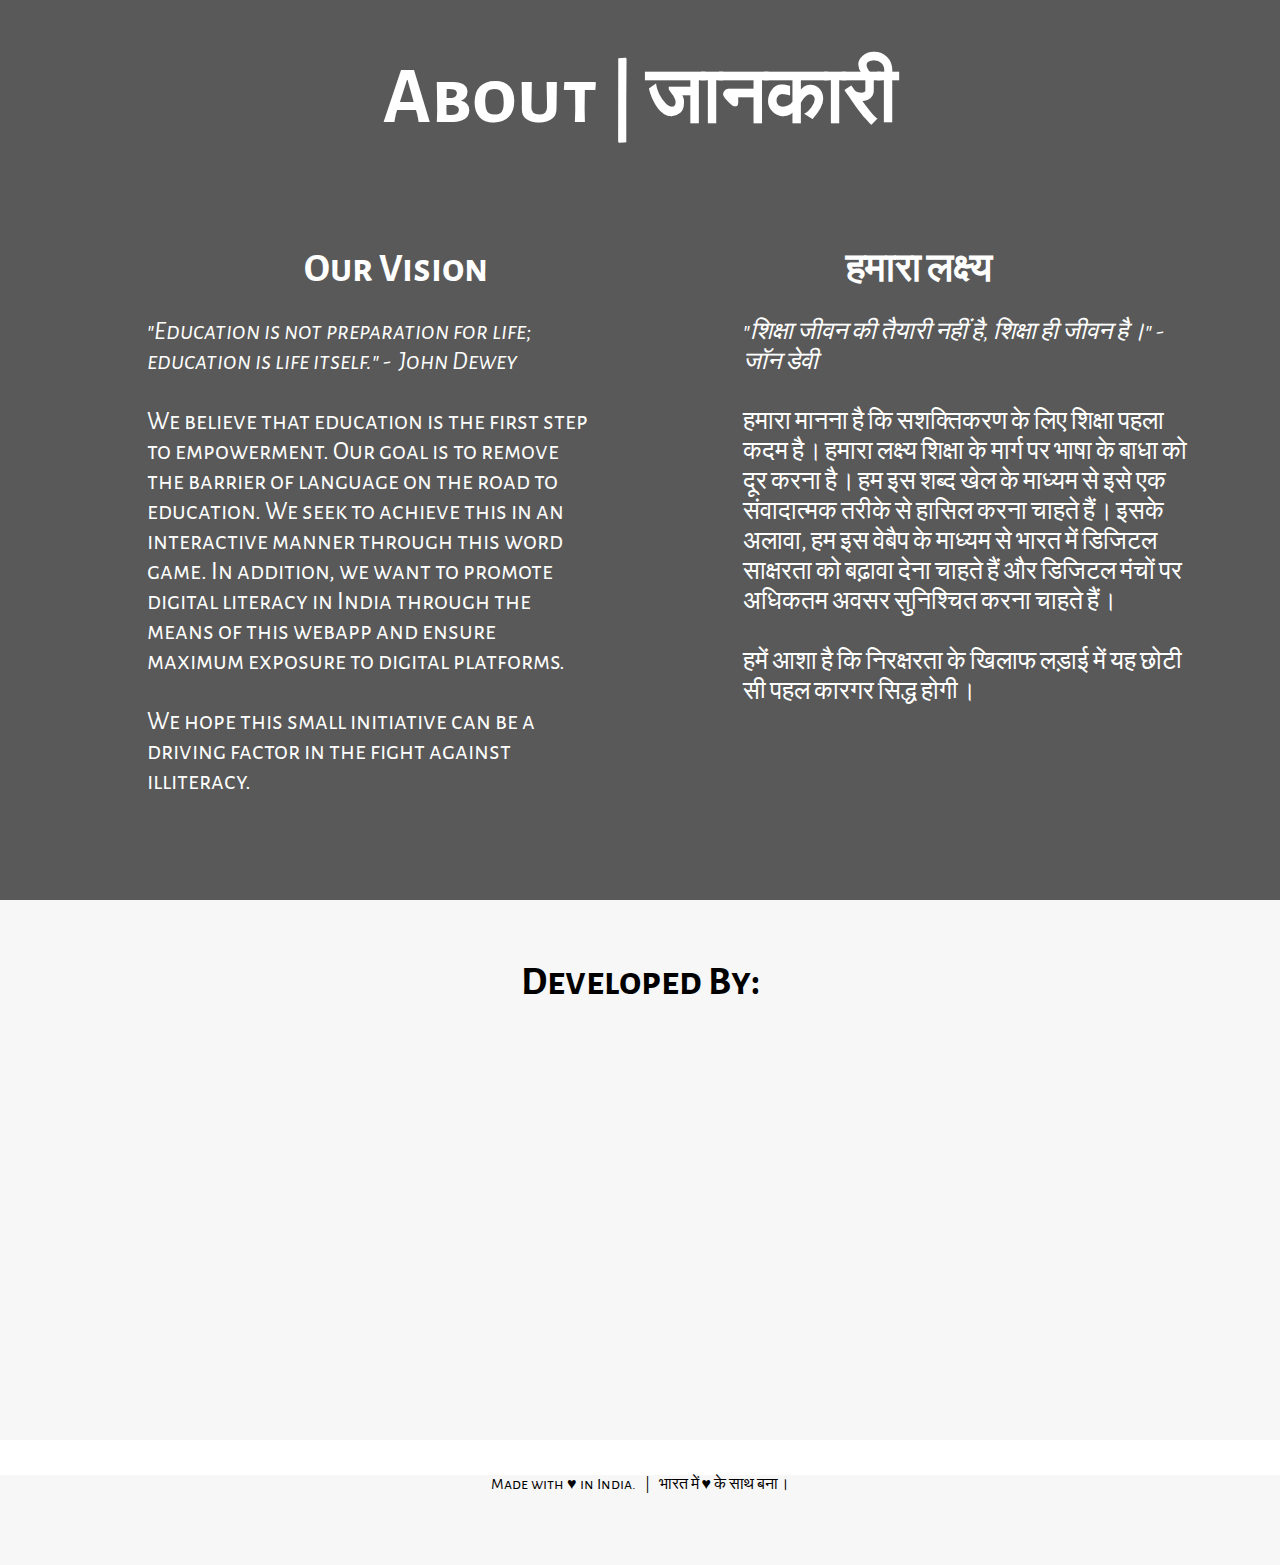
==== about.html @ 9726ba2d "update" ====
<!DOCTYPE html>
<html>
<head>
	<title>About | जानकारी</title>
	<link rel="stylesheet" type="text/css" href="about.css">
	<link href="https://fonts.googleapis.com/css?family=Alegreya+Sans+SC:400,700" rel="stylesheet">
	
</head>
<body>
	<div class="container">
		<div class="heading">About | जानकारी</div>

		<div class="vision">
			<div class="left">
				<div class="head"> Our Vision </div>
				<div class="text">
					<i> "Education is not preparation for life; education is life itself." - &nbsp;John Dewey </i><br><br>	

					We believe that education is the first step to empowerment. Our goal is to remove the barrier of language on the road to education. We seek to achieve this in an interactive manner through this word game. In addition, we want to promote digital literacy in India through the means of this webapp and ensure maximum exposure to digital platforms. <br><br>

					We hope this small initiative can be a driving factor in the fight against illiteracy. 
				</div>
			</div>
			<div class="center"></div>
			<div class="right">
				<div class="head"> हमारा लक्ष्य </div>
				<div class="text">
					<i> "शिक्षा जीवन की तैयारी नहीं है, शिक्षा ही जीवन है।" - जॉन डेवी </i><br><br>	

					हमारा मानना है कि सशक्तिकरण के लिए शिक्षा पहला कदम है। हमारा लक्ष्य शिक्षा के मार्ग पर भाषा के बाधा को दूर करना है। हम इस शब्द खेल के माध्यम से इसे एक संवादात्मक तरीके से हासिल करना चाहते हैं। इसके अलावा, हम इस वेबैप के माध्यम से भारत में डिजिटल साक्षरता को बढ़ावा देना चाहते हैं और डिजिटल मंचों पर अधिकतम अवसर सुनिश्चित करना चाहते हैं।<br><br>

					हमें आशा है कि निरक्षरता के खिलाफ लड़ाई में यह छोटी सी पहल कारगर सिद्ध होगी।
				</div>
			</div>
		</div>

		<div class="blackcover"></div>

		<div class="team">
			<div class="head"><br>Developed By:</div>
		
		</div>
		<div class="footer"> Made with &hearts; in India. &nbsp; | &nbsp; भारत में &hearts; के साथ बना। </div>
	</div>
		

</body>
</html>
---- about.css ----
body{
	padding: 0;
	margin: 0;
	font-family: Alegreya Sans SC,sans-serif;
	overflow: scroll;
	overflow-x: hidden;
	/*background: url("left.jpg") no-repeat;
	background-size: cover;*/
}

.vision{
	position: absolute;
	height: 40vh;
	display: flex;
	top: 25vh;
	left:10vw;
}
.heading{
	position: absolute;
	margin-top: 50px;
	width: 100vw;
	font-size: 80px;
	text-align: center;
	color: white;
	font-weight: bolder;

}

.left{
	width: 35vw;
	padding: 10px;
	font-size: 25px;
	color: white;

}

.center{
	width: 10vw;
}

.right{
	width: 35vw;
	color: white;
	padding: 10px;
	font-size: 25px;
}

.blackcover{
	background-color: rgba(0,0,0, 0.65);
	width: 100%;
	height: 100%;
}

.container{
	height: 100vh;
	width: 100vw;
	position: relative;
	background: url("left.jpg") no-repeat;
	background-size: cover;
}

.head{
	position: relative;
	top:10px;
	left:37%;
	font-size: 40px;
	font-weight: bolder;
}

.text{
	position: relative;
	top:10%;
	left:2%;

}

.right .head{
	left: 25%;
}

.team{
	height: 60vh;
	background: #f7f7f7;
	width: 100vw;
}

.team .head{
	text-align: center;
	left:0%;
}

.footer{
	height: 10vh;
	background:#f7f7f7;
	text-align: center;
	margin-top: 35px;
}
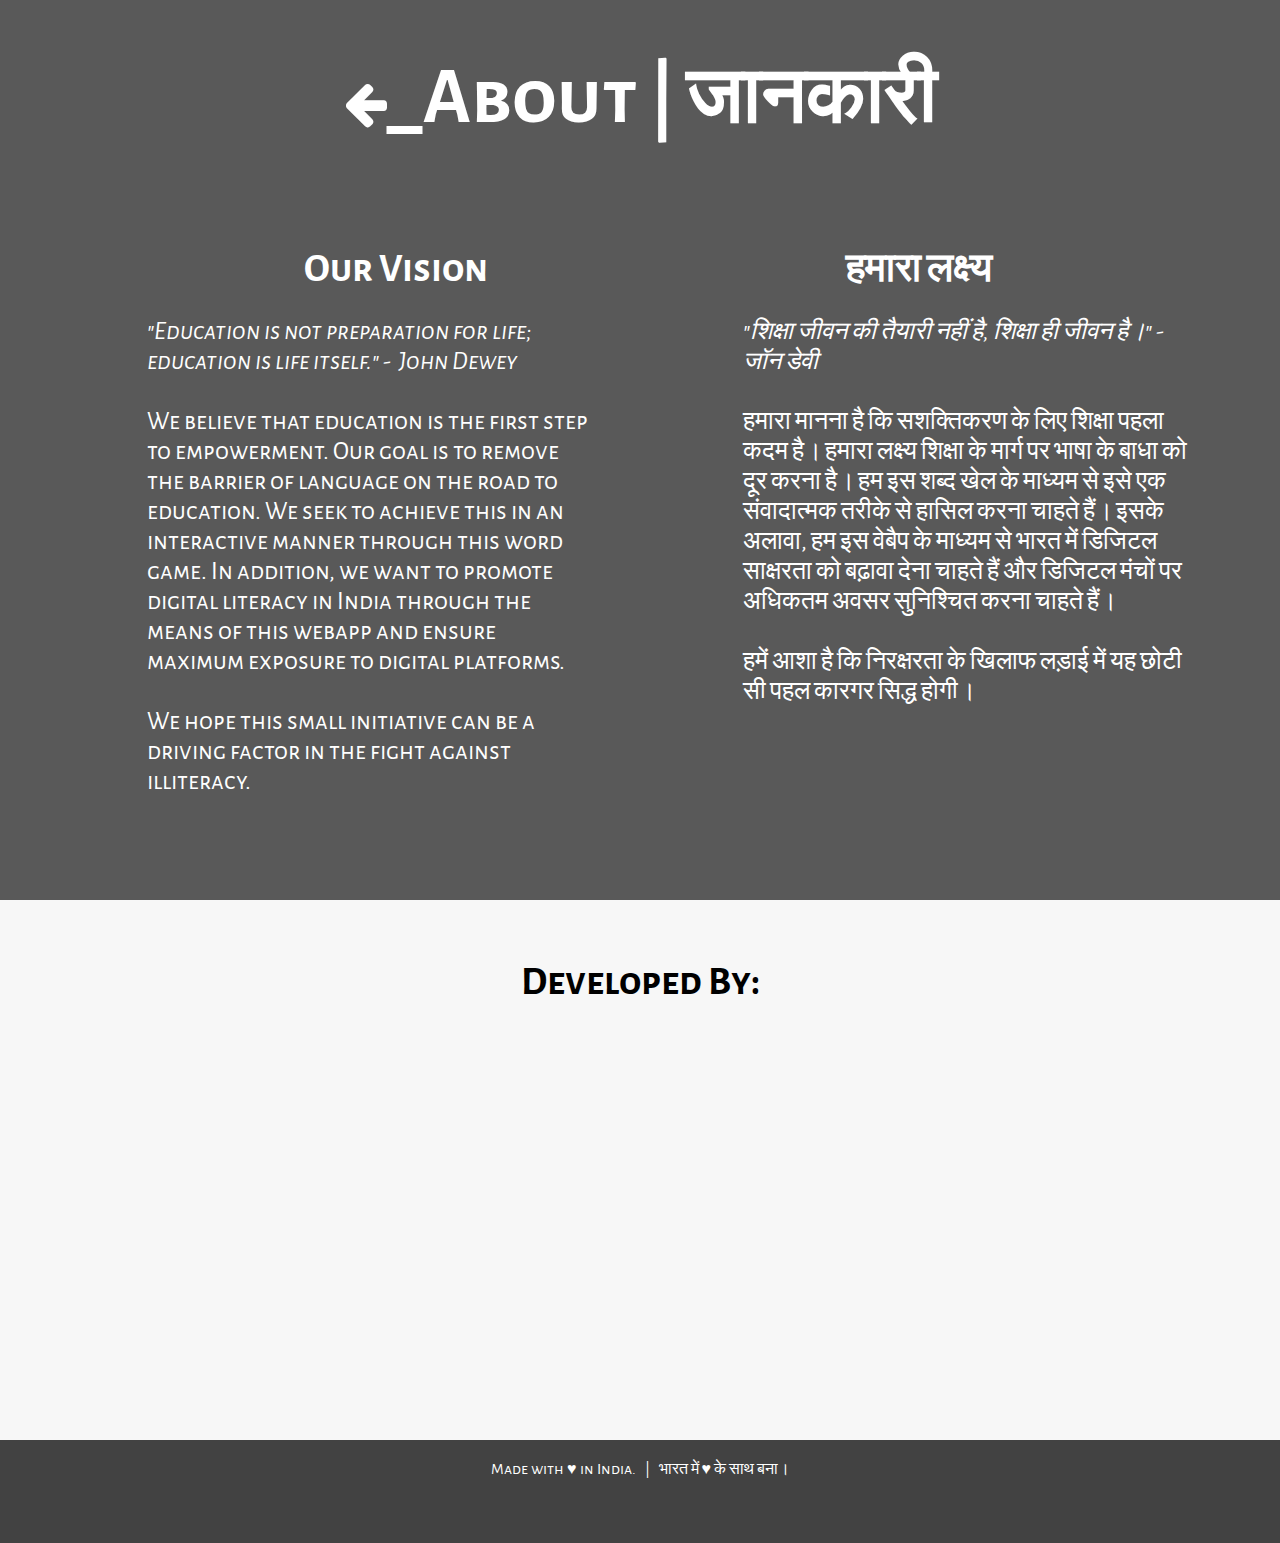
==== commit 487dd25b: "update" ====
--- a/about.html
+++ b/about.html
@@ -4,11 +4,12 @@
 	<title>About | जानकारी</title>
 	<link rel="stylesheet" type="text/css" href="about.css">
 	<link href="https://fonts.googleapis.com/css?family=Alegreya+Sans+SC:400,700" rel="stylesheet">
+	<link rel="stylesheet" href="https://cdnjs.cloudflare.com/ajax/libs/font-awesome/4.7.0/css/font-awesome.min.css">
 	
 </head>
-<body>
+<body vlink="white" alink="white" link="white">
 	<div class="container">
-		<div class="heading">About | जानकारी</div>
+		<div class="heading"><a href="index.html"> <i style="font-size:50px; color:white;" class="fa">&#xf060;</i> &nbsp; </a>About | जानकारी</div>
 
 		<div class="vision">
 			<div class="left">
--- a/about.css
+++ b/about.css
@@ -90,8 +90,9 @@
 }
 
 .footer{
-	height: 10vh;
-	background:#f7f7f7;
+	height: 7vh;
+	background:#424242;
 	text-align: center;
-	margin-top: 35px;
+	padding: 20px;
+	color: white;
 }
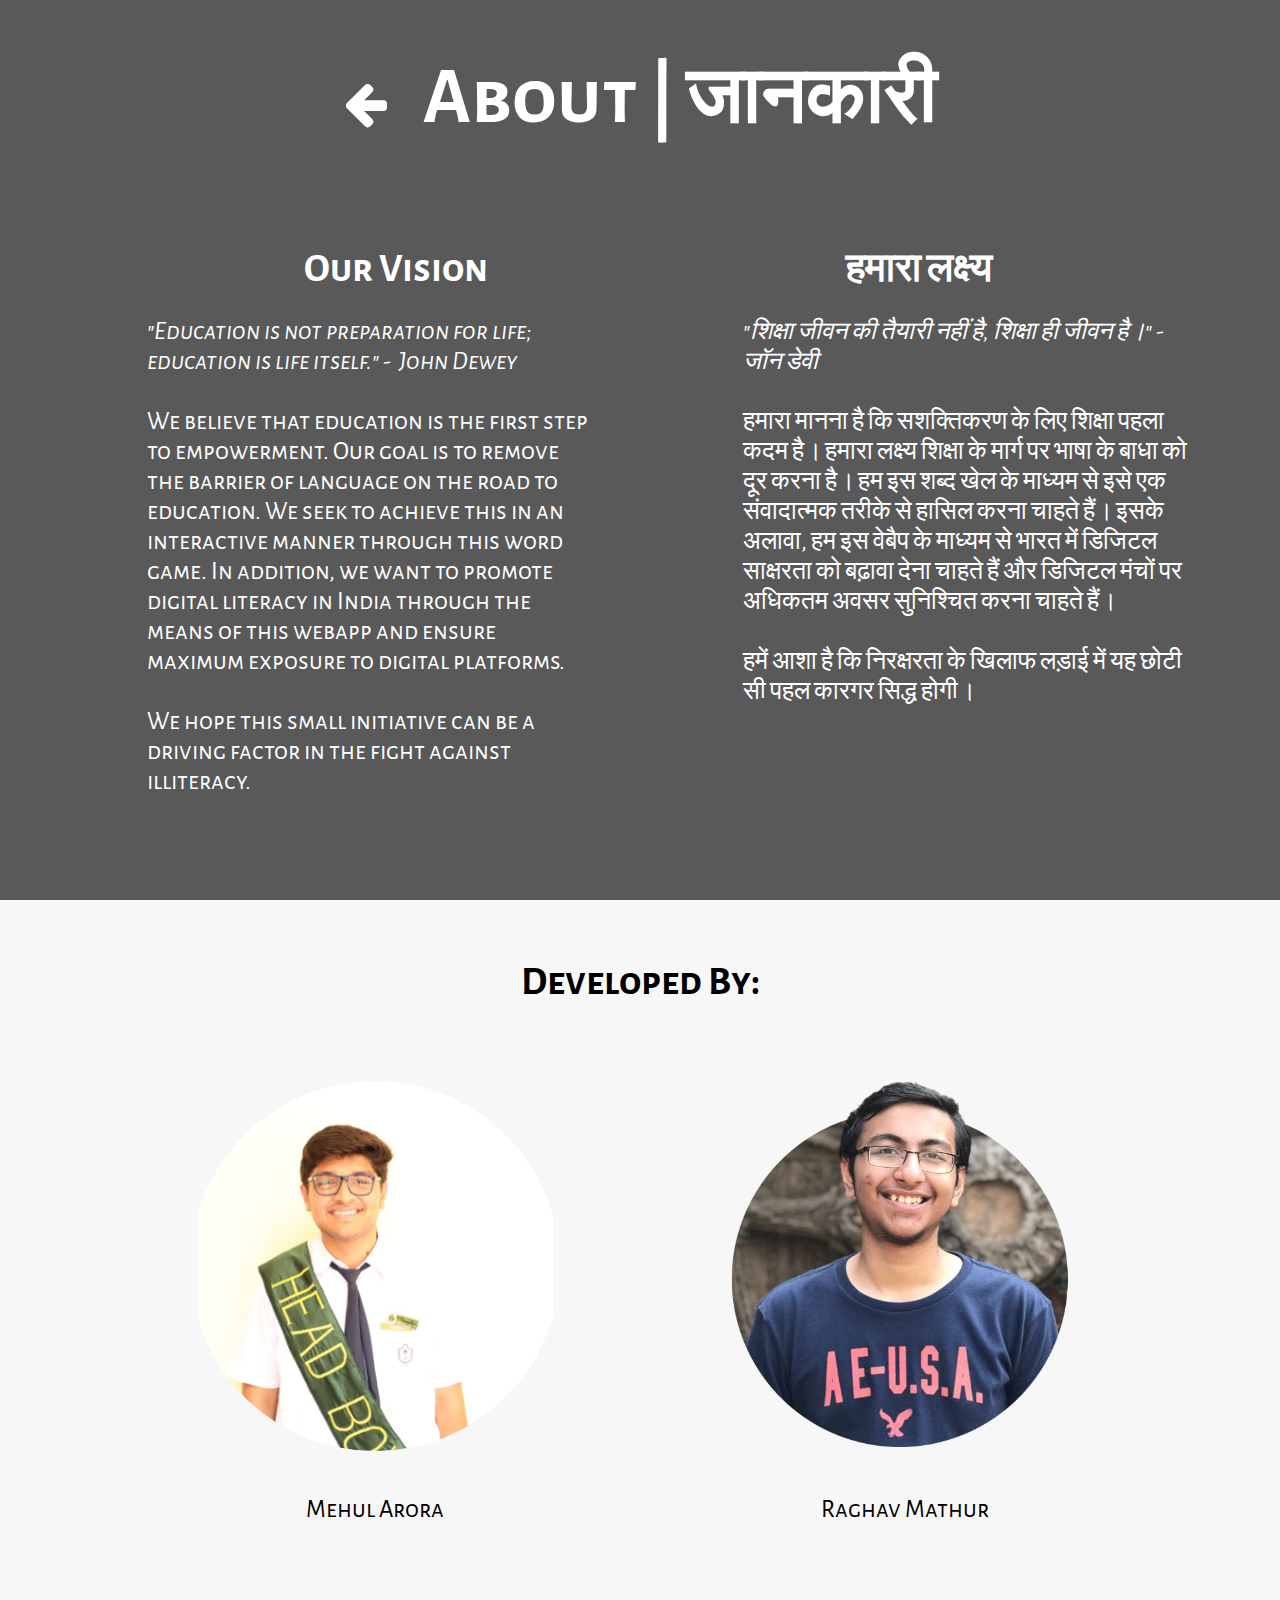
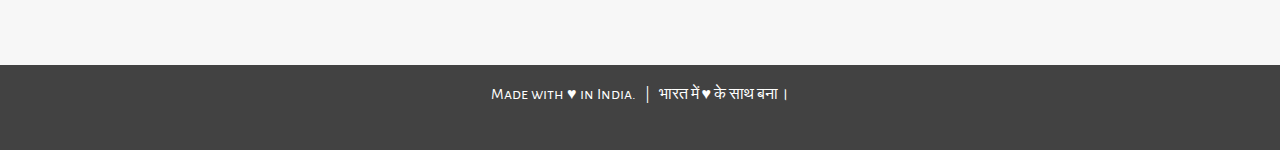
==== commit 60c14287: "pages final" ====
--- a/about.html
+++ b/about.html
@@ -39,7 +39,17 @@
 
 		<div class="team">
 			<div class="head"><br>Developed By:</div>
-		
+			<div class="members">
+				<div class="mem">
+					<a href="https://www.facebook.com/mehularoraaa"><div class="pic" id="mehul"></div> </a> <br>
+					<p> Mehul Arora </p>
+				</div>
+				<div class="mem">
+					<a href="facebook.com/100013864987510"> <div class="pic" id="raghav"></div> </a> <br>
+					<p> Raghav Mathur </p>
+				</div>
+
+			</div>		
 		</div>
 		<div class="footer"> Made with &hearts; in India. &nbsp; | &nbsp; भारत में &hearts; के साथ बना। </div>
 	</div>
--- a/about.css
+++ b/about.css
@@ -79,7 +79,7 @@
 }
 
 .team{
-	height: 60vh;
+	height: 85vh;
 	background: #f7f7f7;
 	width: 100vw;
 }
@@ -90,9 +90,51 @@
 }
 
 .footer{
-	height: 7vh;
+	height: 5vh;
 	background:#424242;
 	text-align: center;
 	padding: 20px;
 	color: white;
 }
+
+a{
+	text-decoration: none;
+}
+
+.members{
+	display: flex;
+	justify-content: center;
+	padding:75px;
+}
+
+.pic{
+	border-radius: 50%;
+	width: 370px;
+	height: 370px;
+	margin: 0px 50px;
+}
+
+#raghav{
+	background: url("raghav.jpg");
+	background-size: contain;
+	background-position: center center;
+}
+
+#mehul{
+	background: url("mehul.jpg") no-repeat;
+	background-size: contain;
+	background-position: center center;
+}
+
+.mem{
+	display: flex;
+	flex-direction: column;
+	justify-content: center;
+	margin: 0 20px;
+	padding: 10px;
+}
+
+.mem p{
+	text-align: center;
+	font-size: 25px;
+}
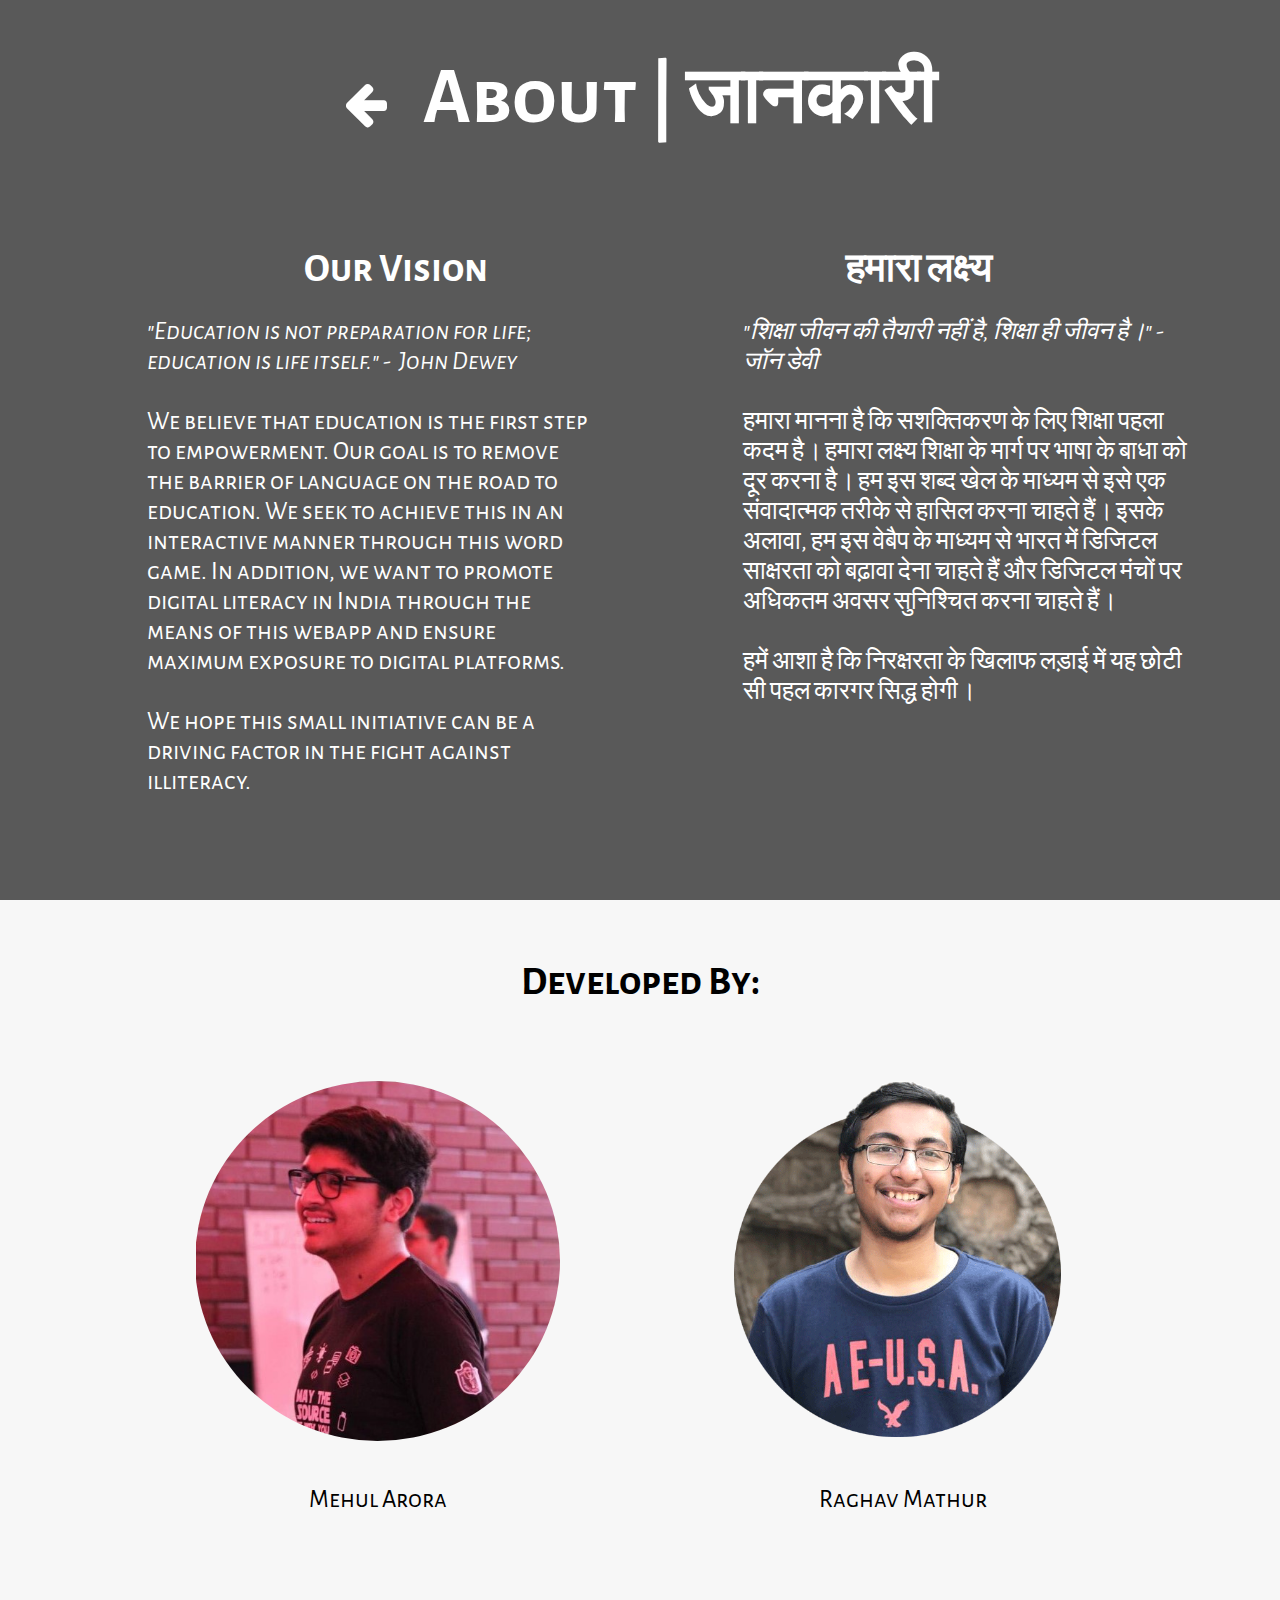
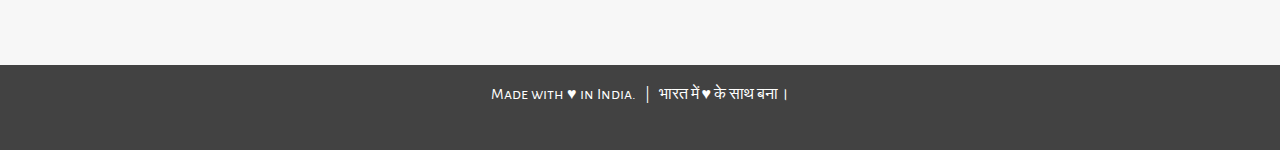
==== commit b06b3f98: "update" ====
--- a/about.html
+++ b/about.html
@@ -41,11 +41,11 @@
 			<div class="head"><br>Developed By:</div>
 			<div class="members">
 				<div class="mem">
-					<a href="https://www.facebook.com/mehularoraaa"><div class="pic" id="mehul"></div> </a> <br>
+					<div class="pic" id="mehul"></div> <br>
 					<p> Mehul Arora </p>
 				</div>
 				<div class="mem">
-					<a href="facebook.com/100013864987510"> <div class="pic" id="raghav"></div> </a> <br>
+					<div class="pic" id="raghav"></div> <br>
 					<p> Raghav Mathur </p>
 				</div>
 
--- a/about.css
+++ b/about.css
@@ -109,8 +109,8 @@
 
 .pic{
 	border-radius: 50%;
-	width: 370px;
-	height: 370px;
+	width: 365px;
+	height: 360px;
 	margin: 0px 50px;
 }
 
